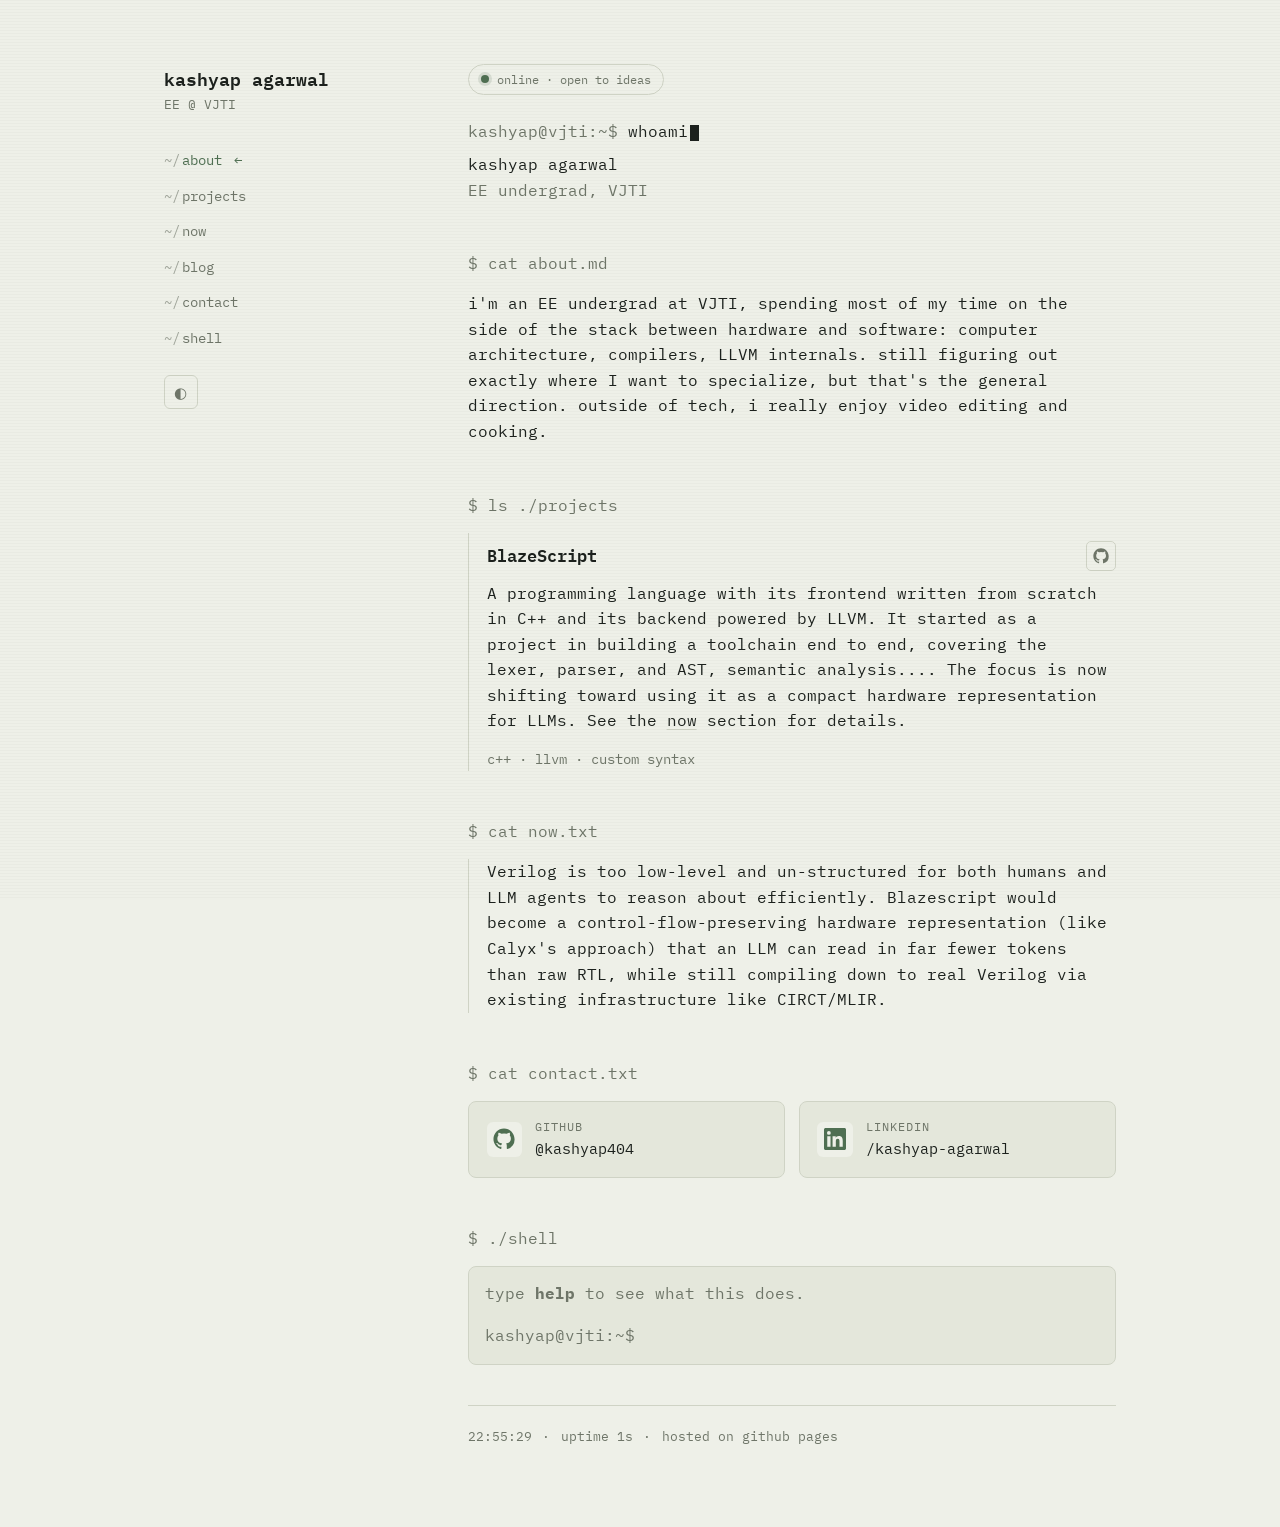
==== index.html @ feaf67ee "Initial portfolio" ====
<!doctype html>
<html lang="en">
<head>
<meta charset="utf-8">
<meta name="viewport" content="width=device-width, initial-scale=1">
<title>kashyap agarwal</title>
<meta name="description" content="kashyap agarwal, EE undergrad at VJTI, exploring computer architecture and compilers.">
<link rel="icon" href="data:image/svg+xml,%3Csvg xmlns='http://www.w3.org/2000/svg' viewBox='0 0 16 16'%3E%3Crect width='16' height='16' rx='3' fill='%231c211d'/%3E%3Ctext x='8' y='11' font-size='8' font-family='monospace' text-anchor='middle' fill='%23e6e6e2'%3E$_%3C/text%3E%3C/svg%3E">
<link rel="preconnect" href="https://fonts.googleapis.com">
<link rel="preconnect" href="https://fonts.gstatic.com" crossorigin>
<link href="https://fonts.googleapis.com/css2?family=IBM+Plex+Mono:wght@400;500;600&display=swap" rel="stylesheet">
<link rel="stylesheet" href="style.css">
</head>
<body>

<div class="scanlines" aria-hidden="true"></div>

<div class="layout">

  <aside class="sidebar">
    <div class="identity">
      <h1 class="name">kashyap agarwal</h1>
      <p class="tagline">EE @ VJTI</p>
    </div>

    <div class="nav-block">
      <nav class="tabs" id="tabs">
        <a href="#about"    class="tab" data-target="about">about</a>
        <a href="#projects" class="tab" data-target="projects">projects</a>
        <a href="#now"      class="tab" data-target="now">now</a>
        <a href="blog.html" class="tab">blog</a>
        <a href="#contact"  class="tab" data-target="contact">contact</a>
        <a href="#terminal" class="tab" data-target="terminal">shell</a>
      </nav>
      <button class="theme-toggle" id="themeToggle" type="button" aria-label="toggle theme">◐</button>
    </div>
  </aside>

  <main class="content">

    <header class="hero">
      <div class="status-line">
        <span class="dot"></span>
        <span class="status-text">online · open to ideas</span>
      </div>
      <div class="boot" id="boot">
        <div class="boot-line"><span class="prompt">kashyap@vjti:~$</span> <span id="typed"></span><span class="cursor"></span></div>
        <div class="boot-output" id="bootOutput"></div>
      </div>
    </header>

    <section id="about">
      <span class="cmd">$ cat about.md</span>
      <p>i'm an EE undergrad at VJTI, spending most of my time on the side of the stack between hardware and software: computer architecture, compilers, LLVM internals. still figuring out exactly where I want to specialize, but that's the general direction. outside of tech, i really enjoy video editing and cooking.</p>
    </section>

    <section id="projects">
      <span class="cmd">$ ls ./projects</span>
      <div class="project">
        <div class="project-head">
          <span class="name">BlazeScript</span>
          <a href="https://github.com/kashyap404/BlazeScript" class="proj-link" target="_blank" rel="noopener noreferrer" aria-label="view BlazeScript on github">
            <svg viewBox="0 0 24 24" width="16" height="16" fill="currentColor" aria-hidden="true"><path d="M12 .5C5.73.5.5 5.73.5 12c0 5.08 3.29 9.39 7.86 10.91.58.11.79-.25.79-.56v-2.02c-3.2.7-3.88-1.54-3.88-1.54-.53-1.34-1.3-1.7-1.3-1.7-1.06-.72.08-.71.08-.71 1.17.08 1.79 1.2 1.79 1.2 1.04 1.79 2.73 1.27 3.4.97.11-.76.41-1.27.74-1.56-2.55-.29-5.23-1.28-5.23-5.7 0-1.26.45-2.29 1.19-3.1-.12-.29-.52-1.46.11-3.05 0 0 .97-.31 3.18 1.18a11.1 11.1 0 015.79 0c2.21-1.49 3.18-1.18 3.18-1.18.63 1.59.23 2.76.11 3.05.74.81 1.19 1.84 1.19 3.1 0 4.43-2.69 5.41-5.25 5.69.42.36.79 1.08.79 2.18v3.23c0 .31.21.68.8.56A10.52 10.52 0 0023.5 12C23.5 5.73 18.27.5 12 .5z"/></svg>
          </a>
        </div>
        <p>A programming language with its frontend written from scratch in C++ and its backend powered by LLVM. It started as a project in building a toolchain end to end, covering the lexer, parser, and AST, semantic analysis.... The focus is now shifting toward using it as a compact hardware representation for LLMs. See the <a href="#now" class="jump">now</a> section for details.</p>
        <p class="stack">c++ · llvm · custom syntax</p>
      </div>
    </section>

    <section id="now" class="now">
      <span class="cmd">$ cat now.txt</span>
      <blockquote>
<p> Verilog is too low-level and un-structured for both humans and LLM agents to reason about efficiently. Blazescript would become a control-flow-preserving hardware representation (like Calyx's approach) that an LLM can read in far fewer tokens than raw RTL, while still compiling down to real Verilog via existing infrastructure like CIRCT/MLIR.</p>
      </blockquote>
    </section>

    <section id="contact" class="contact">
      <span class="cmd">$ cat contact.txt</span>
      <div class="contact-grid">
        <a href="https://github.com/kashyap404" class="contact-card" target="_blank" rel="noopener noreferrer">
          <span class="card-icon">
            <svg viewBox="0 0 24 24" width="22" height="22" fill="currentColor" aria-hidden="true"><path d="M12 .5C5.73.5.5 5.73.5 12c0 5.08 3.29 9.39 7.86 10.91.58.11.79-.25.79-.56v-2.02c-3.2.7-3.88-1.54-3.88-1.54-.53-1.34-1.3-1.7-1.3-1.7-1.06-.72.08-.71.08-.71 1.17.08 1.79 1.2 1.79 1.2 1.04 1.79 2.73 1.27 3.4.97.11-.76.41-1.27.74-1.56-2.55-.29-5.23-1.28-5.23-5.7 0-1.26.45-2.29 1.19-3.1-.12-.29-.52-1.46.11-3.05 0 0 .97-.31 3.18 1.18a11.1 11.1 0 015.79 0c2.21-1.49 3.18-1.18 3.18-1.18.63 1.59.23 2.76.11 3.05.74.81 1.19 1.84 1.19 3.1 0 4.43-2.69 5.41-5.25 5.69.42.36.79 1.08.79 2.18v3.23c0 .31.21.68.8.56A10.52 10.52 0 0023.5 12C23.5 5.73 18.27.5 12 .5z"/></svg>
          </span>
          <span class="card-meta">
            <span class="card-label">github</span>
            <span class="card-handle">@kashyap404</span>
          </span>
        </a>
        <a href="https://www.linkedin.com/in/kashyap-agarwal-04642b395/" class="contact-card" target="_blank" rel="noopener noreferrer">
          <span class="card-icon">
            <svg viewBox="0 0 24 24" width="22" height="22" fill="currentColor" aria-hidden="true"><path d="M20.45 20.45h-3.56v-5.57c0-1.33-.03-3.04-1.85-3.04-1.85 0-2.14 1.45-2.14 2.94v5.67H9.35V9h3.41v1.56h.05c.48-.9 1.64-1.85 3.37-1.85 3.6 0 4.27 2.37 4.27 5.46v6.28zM5.34 7.43a2.06 2.06 0 11-.01-4.12 2.06 2.06 0 01.01 4.12zM7.12 20.45H3.56V9h3.56v11.45zM22.22 0H1.77C.79 0 0 .77 0 1.72v20.56C0 23.23.79 24 1.77 24h20.45c.98 0 1.78-.77 1.78-1.72V1.72C24 .77 23.2 0 22.22 0z"/></svg>
          </span>
          <span class="card-meta">
            <span class="card-label">linkedin</span>
            <span class="card-handle">/kashyap-agarwal</span>
          </span>
        </a>
      </div>
    </section>

    <section id="terminal" class="terminal-section">
      <span class="cmd">$ ./shell</span>
      <div class="term" id="term">
        <div class="term-log" id="termLog">
          <div class="term-line muted">type <b>help</b> to see what this does.</div>
        </div>
        <div class="term-input-row">
          <span class="prompt">kashyap@vjti:~$</span>
          <input id="termInput" class="term-input" type="text" autocomplete="off" autocapitalize="off" spellcheck="false" aria-label="terminal input">
        </div>
      </div>
    </section>

    <footer>
      <span id="clock">--:--:--</span>
      <span class="sep">·</span>
      <span id="uptime">uptime 0s</span>
      <span class="sep">·</span>
      <span>hosted on github pages</span>
    </footer>

  </main>

</div>

<div class="toast" id="toast"></div>

<script src="script.js"></script>
</body>
</html>
---- style.css ----
:root {
  --bg: #eef0e8;
  --fg: #1c211d;
  --muted: #6e7568;
  --accent: #4f6f52;
  --accent-dim: rgba(79, 111, 82, 0.15);
  --border: #cfd3c5;
  --surface: #e4e7db;
  --max-w: 1080px;
  --side-w: 240px;
  color-scheme: light;
}

:root[data-theme="dark"] {
  --bg: #17181b;
  --fg: #e6e6e2;
  --muted: #8d8f94;
  --accent: #c9a877;
  --accent-dim: rgba(201, 168, 119, 0.15);
  --border: #2c2d31;
  --surface: #1d1e22;
  color-scheme: dark;
}

@media (prefers-color-scheme: dark) {
  :root:not([data-theme="light"]) {
    --bg: #17181b;
    --fg: #e6e6e2;
    --muted: #8d8f94;
    --accent: #c9a877;
    --accent-dim: rgba(201, 168, 119, 0.15);
    --border: #2c2d31;
    --surface: #1d1e22;
    color-scheme: dark;
  }
}

* { box-sizing: border-box; }
html { scroll-behavior: smooth; }

body {
  margin: 0;
  background: var(--bg);
  color: var(--fg);
  font-family: "IBM Plex Mono", ui-monospace, "SF Mono", Menlo, Consolas, monospace;
  font-size: 15.5px;
  line-height: 1.65;
  -webkit-font-smoothing: antialiased;
  transition: background 0.2s ease, color 0.2s ease;
}

.scanlines {
  pointer-events: none;
  position: fixed;
  inset: 0;
  z-index: 50;
  background: repeating-linear-gradient(
    to bottom,
    rgba(0, 0, 0, 0.035) 0px,
    rgba(0, 0, 0, 0.035) 1px,
    transparent 1px,
    transparent 3px
  );
  mix-blend-mode: multiply;
  opacity: 0.5;
}

:root[data-theme="dark"] .scanlines { mix-blend-mode: screen; }
@media (prefers-color-scheme: dark) {
  :root:not([data-theme="light"]) .scanlines { mix-blend-mode: screen; }
}

@media (prefers-reduced-motion: reduce) {
  html { scroll-behavior: auto; }
}

a {
  color: var(--fg);
  text-decoration: underline;
  text-decoration-color: var(--border);
  text-underline-offset: 3px;
  text-decoration-thickness: 1px;
  transition: color 0.15s ease, text-decoration-color 0.15s ease;
}

a:hover, a:focus-visible {
  color: var(--accent);
  text-decoration-color: var(--accent);
}

a:focus-visible {
  outline: 1px dashed var(--accent);
  outline-offset: 3px;
}

/* ---------- layout ---------- */
.layout {
  max-width: var(--max-w);
  margin: 0 auto;
  padding: 3rem clamp(1.25rem, 5vw, 3rem) 4rem;
  display: grid;
  grid-template-columns: 1fr;
  gap: 2.5rem;
}

@media (min-width: 880px) {
  .layout {
    grid-template-columns: var(--side-w) 1fr;
    gap: 4rem;
    padding: 4rem clamp(1.5rem, 5vw, 4rem) 5rem;
  }
}

/* ---------- pipeline nav (Idea 1) ---------- */
.pipeline-nav {
  position: fixed;
  top: 50%;
  right: 1.5rem;
  transform: translateY(-50%);
  display: flex;
  flex-direction: column;
  gap: 0.75rem;
  z-index: 20;
  opacity: 0.8;
}

@media (max-width: 1100px) {
  .pipeline-nav { display: none; }
}

.pipeline-nav-item {
  width: 26px;
  height: 26px;
  border-radius: 50%;
  background: var(--surface);
  border: 1px solid var(--border);
  color: var(--muted);
  text-decoration: none;
  display: flex;
  align-items: center;
  justify-content: center;
  font-size: 0.75rem;
  transition: all 0.2s ease;
}

.pipeline-nav-item:hover {
  border-color: var(--accent);
  color: var(--accent);
}

.pipeline-nav-item.active {
  background: var(--accent);
  color: var(--bg);
  border-color: var(--accent);
  transform: scale(1.15);
  box-shadow: 0 0 0 4px var(--accent-dim);
}

/* ---------- sidebar ---------- */
.sidebar {
  display: flex;
  flex-direction: column;
  gap: 2rem;
}

@media (min-width: 880px) {
  .sidebar {
    position: sticky;
    top: 3rem;
    align-self: start;
    max-height: calc(100vh - 6rem);
    overflow-y: auto;
    scrollbar-width: none;
  }
  .sidebar::-webkit-scrollbar { display: none; }
}

.identity {
  display: flex;
  flex-direction: column;
  gap: 0.1rem;
}

.name {
  font-size: 1.1rem;
  font-weight: 600;
  margin: 0;
  color: var(--fg);
  white-space: nowrap;
  overflow: hidden;
  text-overflow: ellipsis;
}

.tagline {
  color: var(--muted);
  font-size: 0.82rem;
  margin: 0;
  line-height: 1.5;
  white-space: nowrap;
}

.nav-block {
  display: flex;
  flex-direction: column;
  gap: 1.5rem;
}

@media (max-width: 879px) {
  .nav-block {
    position: sticky;
    top: 0;
    background: linear-gradient(to bottom, var(--bg) 80%, transparent);
    z-index: 10;
    padding: 0.85rem 0;
    margin: 0 0 1rem;
    flex-direction: row;
    justify-content: space-between;
    align-items: center;
    gap: 0.85rem;
  }
}

/* ---------- tabs ---------- */
.tabs {
  display: flex;
  flex-direction: column;
  gap: 0.5rem;
  margin: 0;
}

@media (max-width: 879px) {
  .tabs { flex-direction: row; flex-wrap: wrap; gap: 1.1rem; }
}

.tab {
  font-size: 0.92em;
  text-decoration: none;
  color: var(--muted);
  padding: 2px 0;
  transition: color 0.15s ease;
}

.tab::before { 
  content: "~/"; 
  color: var(--muted); 
  opacity: 0.6;
  margin-right: 2px; 
  transition: opacity 0.15s ease;
}

.tab:hover, .tab:focus-visible { color: var(--fg); }
.tab:hover::before { opacity: 1; }

.tab.active { color: var(--accent); }
.tab.active::after { content: " ←"; color: var(--accent); margin-left: 4px; }

@media (max-width: 879px) {
  .tab.active::after { content: ""; }
  .tab.active { border-bottom: 1px solid var(--accent); }
}

/* ---------- theme toggle ---------- */
.theme-toggle {
  background: none;
  border: 1px solid var(--border);
  color: var(--muted);
  width: 2.1rem;
  height: 2.1rem;
  border-radius: 6px;
  font-size: 0.95rem;
  line-height: 1;
  cursor: pointer;
  display: inline-flex;
  align-items: center;
  justify-content: center;
  transition: border-color 0.15s ease, color 0.15s ease, transform 0.15s ease, background 0.15s ease;
}

@media (max-width: 879px) {
  .theme-toggle { margin-left: auto; }
}

.theme-toggle:hover, .theme-toggle:focus-visible {
  border-color: var(--accent);
  color: var(--accent);
  background: var(--accent-dim);
  outline: none;
}
.theme-toggle:active { transform: scale(0.9); }

/* ---------- content ---------- */
.content { min-width: 0; }

section {
  margin-bottom: 3rem;
  opacity: 0;
  transform: translateY(6px);
  transition: opacity 0.4s ease, transform 0.4s ease;
  scroll-margin-top: 2rem;
}
section.in-view { opacity: 1; transform: translateY(0); }

@media (prefers-reduced-motion: reduce) {
  section { opacity: 1; transform: none; transition: none; }
}

section > .cmd { display: block; color: var(--muted); margin-bottom: 0.9rem; }
section p { margin: 0 0 0.9rem; max-width: 65ch; }
section p:last-child { margin-bottom: 0; }

/* ---------- hero ---------- */
.hero { margin-bottom: 3rem; }

.status-line {
  display: inline-flex;
  align-items: center;
  gap: 0.5rem;
  padding: 0.25rem 0.75rem;
  border: 1px solid var(--border);
  border-radius: 999px;
  margin-bottom: 1.5rem;
  font-size: 0.78rem;
  color: var(--muted);
}

.status-line .dot {
  width: 0.5rem;
  height: 0.5rem;
  border-radius: 50%;
  background: var(--accent);
  box-shadow: 0 0 0 3px var(--accent-dim);
  animation: pulse 2.2s ease-in-out infinite;
}

@keyframes pulse {
  0%, 100% { opacity: 1; }
  50%      { opacity: 0.35; }
}

@media (prefers-reduced-motion: reduce) {
  .status-line .dot { animation: none; }
}

.boot-line { white-space: pre-wrap; word-break: break-word; }
.prompt { color: var(--muted); }

.cursor {
  display: inline-block;
  width: 0.55em;
  height: 1em;
  vertical-align: text-bottom;
  background: var(--fg);
  margin-left: 2px;
  animation: blink 1.05s steps(1) infinite;
}

@keyframes blink { 50% { opacity: 0; } }

@media (prefers-reduced-motion: reduce) {
  .cursor { animation: none; }
}

.boot-output { color: var(--fg); margin-top: 0.5rem; }
.boot-output .role { color: var(--muted); }

/* ---------- projects ---------- */
.project {
  padding: 0.5rem 0 0 1.1rem;
  border-left: 1px solid var(--border);
}

.project-head {
  display: flex;
  align-items: center;
  justify-content: space-between;
  gap: 1rem;
  margin-bottom: 0.6rem;
}

.project .name {
  font-weight: 600;
  font-size: 1.05rem;
  margin: 0;
}

.proj-link {
  display: inline-flex;
  align-items: center;
  justify-content: center;
  width: 1.9rem;
  height: 1.9rem;
  border: 1px solid var(--border);
  border-radius: 5px;
  color: var(--muted);
  text-decoration: none;
  flex-shrink: 0;
  transition: color 0.15s ease, border-color 0.15s ease, background 0.15s ease, transform 0.15s ease;
}

.proj-link:hover, .proj-link:focus-visible {
  color: var(--accent);
  border-color: var(--accent);
  background: var(--accent-dim);
  outline: none;
  transform: translateY(-1px);
}

.project .stack { color: var(--muted); font-size: 0.9em; margin: 0.8rem 0 0; }

/* ---------- now ---------- */
.now blockquote {
  margin: 0;
  padding-left: 1.1rem;
  border-left: 1px solid var(--border);
  color: var(--fg);
}
.now blockquote p { margin: 0 0 0.9rem; }
.now .credit { color: var(--muted); font-size: 0.9em; }

/* ---------- blog ---------- */
.blog-post { max-width: 65ch; }
.blog-title { font-size: 1.6rem; margin: 0 0 1.5rem; font-weight: 600; line-height: 1.2; }
.step-title { font-size: 1.1rem; margin: 2.5rem 0 1rem; color: var(--accent); font-weight: 600; scroll-margin-top: 2rem; }

.blog-post pre {
  background: var(--surface);
  border: 1px solid var(--border);
  padding: 1rem;
  border-radius: 8px;
  overflow-x: auto;
  margin: 1.5rem 0;
  font-size: 0.9em;
  white-space: pre;
}
.blog-post pre code { background: none; padding: 0; border: none; color: var(--fg); }
.blog-post code { font-family: inherit; background: var(--surface); padding: 0.1rem 0.35rem; border-radius: 4px; border: 1px solid var(--border); font-size: 0.9em; }

.blog-post ul { padding-left: 1.5rem; margin: 0 0 0.9rem; }
.blog-post ul li { margin-bottom: 0.5rem; }

.blog-img {
  display: block;
  max-width: 100%;
  height: auto;
  border-radius: 8px;
  border: 1px solid var(--border);
  margin: 1.5rem 0;
}

:root[data-theme="dark"] .codeblock-img { content: url('codeblock_black.png'); }
@media (prefers-color-scheme: dark) {
  :root:not([data-theme="light"]) .codeblock-img { content: url('codeblock_black.png'); }
}

/* Syntax Highlighting */
.syn-key { color: #c678dd; }
.syn-type { color: #e5c07b; }
.syn-fn { color: #61afef; }
.syn-var { color: #e06c75; }
.syn-str { color: #98c379; }
.syn-com { color: #5c6370; font-style: italic; }
.syn-err { color: #f44747; font-weight: 600; }

/* CTA Link */
.cta-link {
  display: inline-block;
  margin-top: 1.5rem;
  padding: 0.6rem 1.2rem;
  border: 1px solid var(--accent);
  border-radius: 6px;
  color: var(--accent);
  text-decoration: none;
  font-weight: 600;
  transition: background 0.2s, transform 0.2s;
}
.cta-link:hover {
  background: var(--accent-dim);
  transform: translateY(-2px);
}

/* Cross-Referencing Highlight (Idea 3) */
.token, .ast-svg .ast-node rect, .ast-svg .ast-node text, .blog-post pre code span {
  transition: background 0.2s ease, color 0.2s ease, transform 0.2s ease, box-shadow 0.2s ease, stroke-width 0.2s ease;
}
.token.highlight-ref {
  background: var(--accent-dim);
  border-color: var(--accent);
  color: var(--accent);
  transform: scale(1.05);
}
.ast-svg .ast-node.highlight-ref rect {
  fill: var(--accent-dim);
  stroke-width: 2.5;
}
.ast-svg .ast-node.highlight-ref text {
  fill: var(--accent);
}
.blog-post pre code .highlight-ref {
  background: var(--accent-dim);
  color: var(--accent) !important;
  border-radius: 4px;
  box-shadow: 0 0 0 1px var(--accent);
}

/* Interactive Token List */
.token-list {
  background: var(--surface);
  border: 1px solid var(--border);
  border-radius: 8px;
  padding: 1.5rem;
  margin: 1.5rem 0;
  display: flex;
  flex-direction: column;
  align-items: center;
  gap: 0.5rem;
}
.token {
  background: var(--bg);
  border: 1px solid var(--accent);
  padding: 0.3rem 0.8rem;
  border-radius: 4px;
  color: var(--accent);
  font-size: 0.85em;
  opacity: 0;
  transform: translateY(10px);
  cursor: pointer;
}
.token.visible {
  opacity: 1;
  transform: translateY(0);
}

/* Interactive SVG AST & Pipeline */
.ast-svg-container {
  background: var(--surface);
  border: 1px solid var(--border);
  border-radius: 8px;
  padding: 1.5rem 1rem;
  margin: 2rem 0;
  overflow-x: auto;
}
.ast-svg {
  width: 100%;
  min-width: 800px;
  height: auto;
  display: block;
  margin: 0 auto;
}
/* Adjust min-width for the horizontal pipeline so it's readable on mobile */
.pipeline-svg-container .ast-svg {
  min-width: 1100px;
}
.ast-svg .arrow-path {
  fill: var(--muted);
}
.ast-svg .ast-edge {
  stroke: var(--muted);
  stroke-width: 1.5;
  fill: none;
  opacity: 0;
  transition: opacity 0.3s ease;
}
.ast-svg .ast-edge.visible {
  opacity: 0.8;
}
.ast-svg .ast-node rect {
  fill: var(--bg);
  stroke: var(--accent);
  stroke-width: 1.5;
  opacity: 0;
  pointer-events: all;
}
.ast-svg .ast-node text {
  fill: var(--accent);
  font-family: "IBM Plex Mono", monospace;
  font-size: 12px;
  font-weight: 600;
  text-anchor: middle;
  opacity: 0;
  pointer-events: all;
}
.ast-svg .ast-node.visible rect,
.ast-svg .ast-node.visible text {
  opacity: 1;
}

.back-link {
  color: var(--muted);
  text-decoration: none;
  font-size: 0.85rem;
}
.back-link:hover { color: var(--accent); }

/* ---------- contact ---------- */
.contact-grid {
  display: grid;
  grid-template-columns: repeat(auto-fit, minmax(220px, 1fr));
  gap: 0.85rem;
}

.contact-card {
  display: flex;
  align-items: center;
  gap: 0.85rem;
  padding: 0.95rem 1.1rem;
  background: var(--surface);
  border: 1px solid var(--border);
  border-radius: 8px;
  color: var(--fg);
  text-decoration: none;
  font: inherit;
  transition: border-color 0.15s ease, transform 0.15s ease, background 0.15s ease;
}

.contact-card:hover, .contact-card:focus-visible {
  border-color: var(--accent);
  background: var(--accent-dim);
  transform: translateY(-2px);
  outline: none;
}

.contact-card:active { transform: translateY(0); }

.contact-card .card-icon {
  display: inline-flex;
  align-items: center;
  justify-content: center;
  width: 2.2rem;
  height: 2.2rem;
  border-radius: 6px;
  background: var(--bg);
  color: var(--accent);
  flex-shrink: 0;
}

.contact-card .card-meta {
  display: flex;
  flex-direction: column;
  gap: 0.1rem;
  min-width: 0;
}

.contact-card .card-label {
  color: var(--muted);
  font-size: 0.72rem;
  text-transform: uppercase;
  letter-spacing: 0.08em;
}

.contact-card .card-handle {
  color: var(--fg);
  font-size: 0.92rem;
  word-break: break-all;
}

/* ---------- terminal ---------- */
.terminal-section { margin-bottom: 2.5rem; }

.term {
  border: 1px solid var(--border);
  background: var(--surface);
  border-radius: 8px;
  padding: 0.9rem 1rem;
}

.term-log { max-height: 240px; overflow-y: auto; margin-bottom: 0.6rem; }
.term-line { margin-bottom: 0.35rem; white-space: pre-wrap; word-break: break-word; }
.term-line.muted { color: var(--muted); }
.term-line.echo { color: var(--muted); }
.term-line.echo::before { content: "kashyap@vjti:~$ "; color: var(--muted); }
.term-line.err { color: #b5544a; }
:root[data-theme="dark"] .term-line.err { color: #d97f76; }

.term-input-row { display: flex; align-items: center; gap: 0.5rem; }

.term-input {
  flex: 1;
  background: none;
  border: none;
  color: var(--fg);
  font: inherit;
  outline: none;
  caret-color: var(--accent);
}

.term-input::placeholder { color: var(--muted); }

/* ---------- footer ---------- */
footer {
  color: var(--muted);
  font-size: 0.82em;
  padding-top: 1.25rem;
  border-top: 1px solid var(--border);
  display: flex;
  flex-wrap: wrap;
  gap: 0.4rem;
  align-items: center;
}

footer .sep { margin: 0 0.25rem; }

/* ---------- toast ---------- */
.toast {
  position: fixed;
  bottom: 1.25rem;
  left: 50%;
  transform: translateX(-50%) translateY(8px);
  background: var(--fg);
  color: var(--bg);
  font-family: inherit;
  font-size: 0.85rem;
  padding: 0.55rem 0.95rem;
  border-radius: 6px;
  opacity: 0;
  pointer-events: none;
  transition: opacity 0.2s ease, transform 0.2s ease;
  z-index: 100;
  box-shadow: 0 4px 16px rgba(0, 0, 0, 0.15);
}

.toast.show {
  opacity: 1;
  transform: translateX(-50%) translateY(0);
}

/* ---------- responsive ---------- */
@media (max-width: 879px) {
  .layout { padding: 1.75rem 1.25rem 3rem; gap: 1.5rem; }
  body { font-size: 15px; }
  .hero { margin-bottom: 2rem; }
  section { margin-bottom: 2.25rem; }
}

@media (max-width: 480px) {
  body { font-size: 14.5px; }
  .project-head { flex-wrap: wrap; }
  footer { font-size: 0.75em; }
}
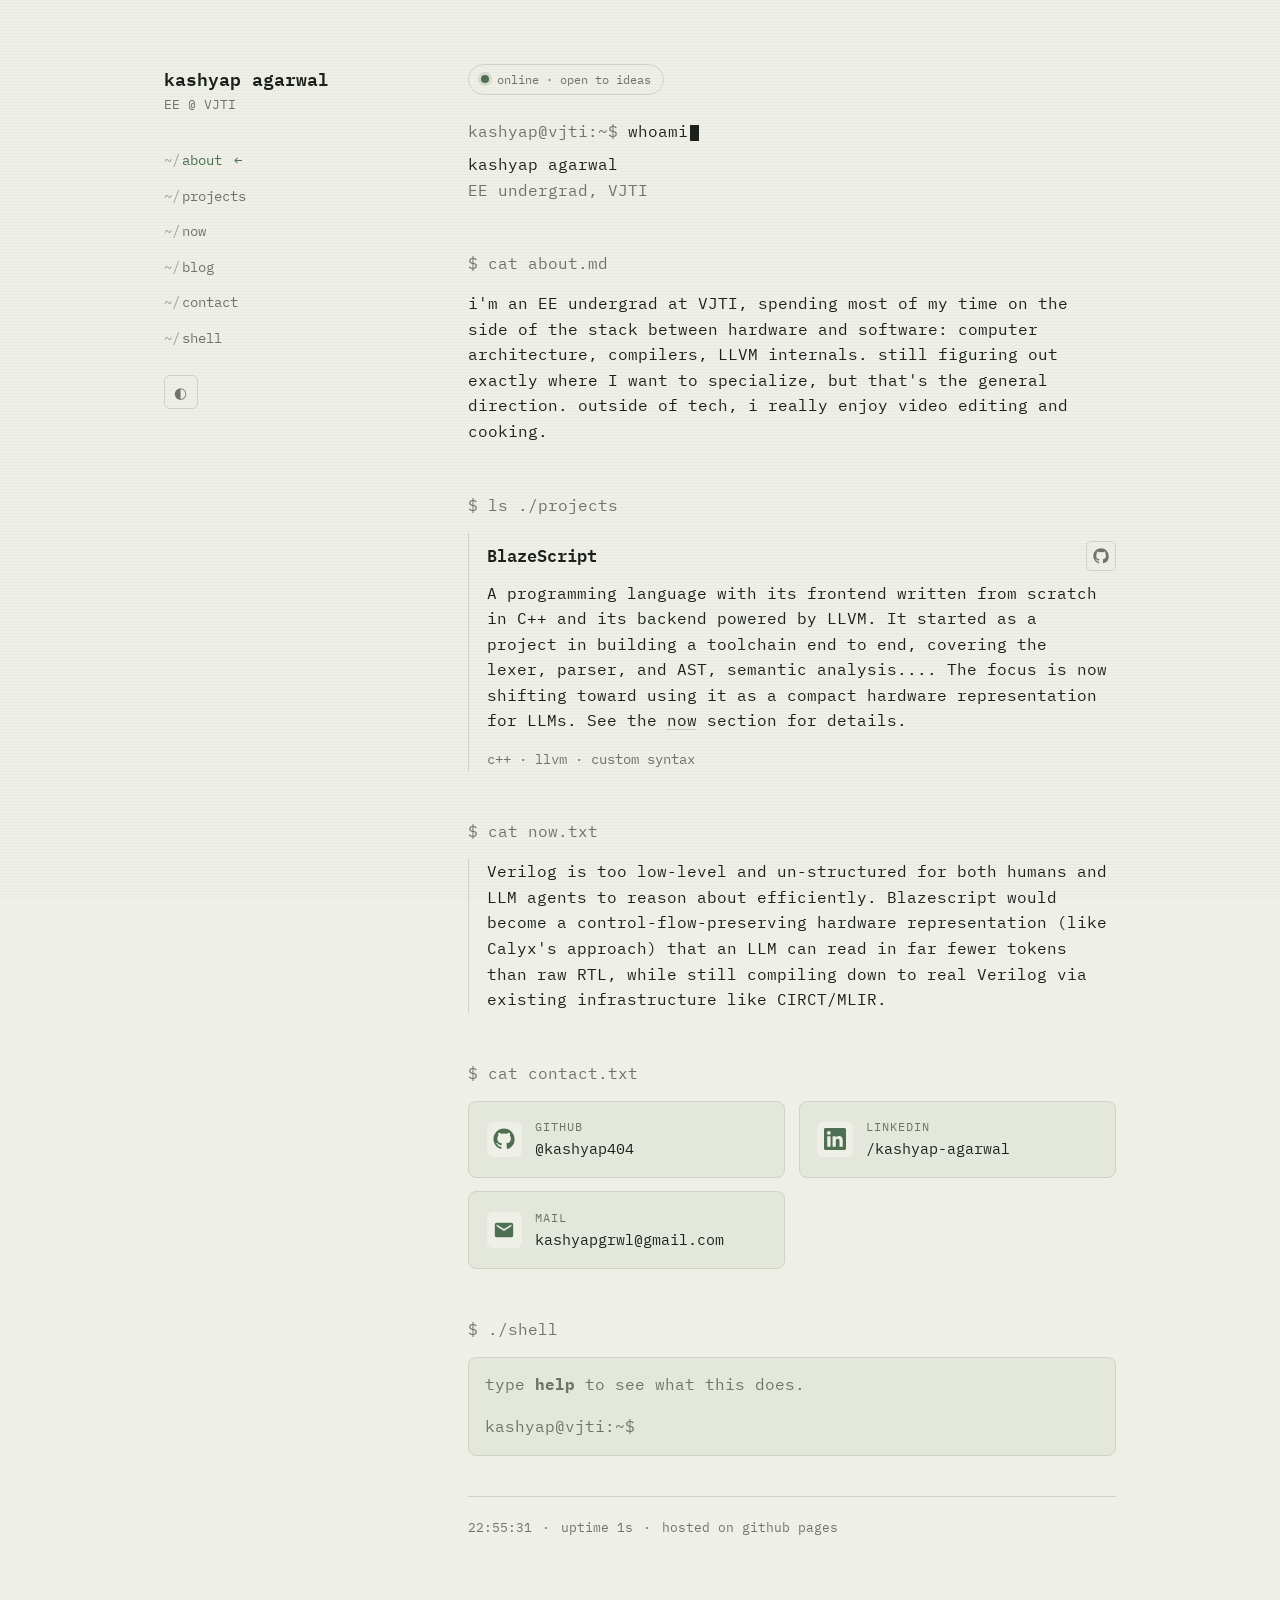
==== commit e9a2cd76: "add mail" ====
--- a/index.html
+++ b/index.html
@@ -96,6 +96,15 @@
             <span class="card-handle">/kashyap-agarwal</span>
           </span>
         </a>
+        <a href="mailto:kashyapgrwl@gmail.com" class="contact-card">
+          <span class="card-icon">
+            <svg viewBox="0 0 24 24" width="22" height="22" fill="currentColor" aria-hidden="true"><path d="M20 4H4c-1.1 0-1.99.9-1.99 2L2 18c0 1.1.9 2 2 2h16c1.1 0 2-.9 2-2V6c0-1.1-.9-2-2-2zm0 4l-8 5-8-5V6l8 5 8-5v2z"/></svg>
+          </span>
+          <span class="card-meta">
+            <span class="card-label">mail</span>
+            <span class="card-handle">kashyapgrwl@gmail.com</span>
+          </span>
+        </a>
       </div>
     </section>
 
